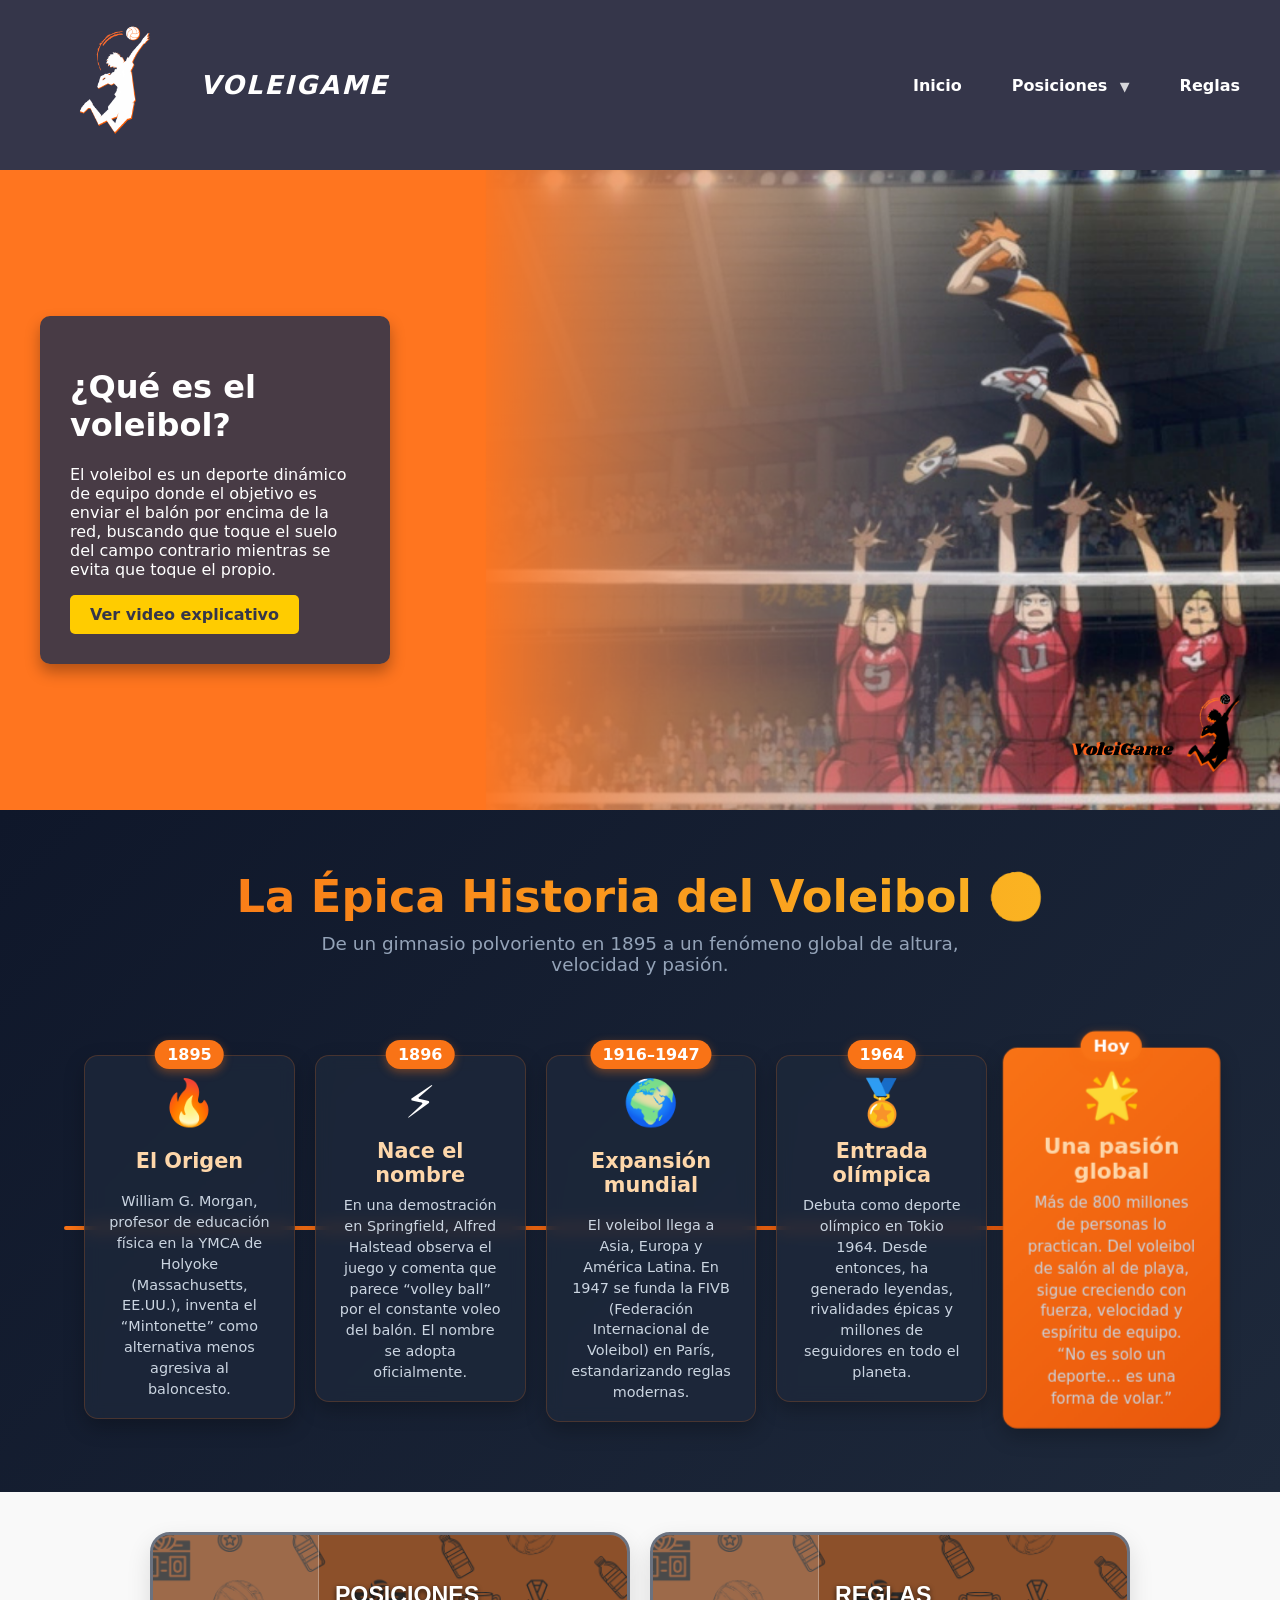
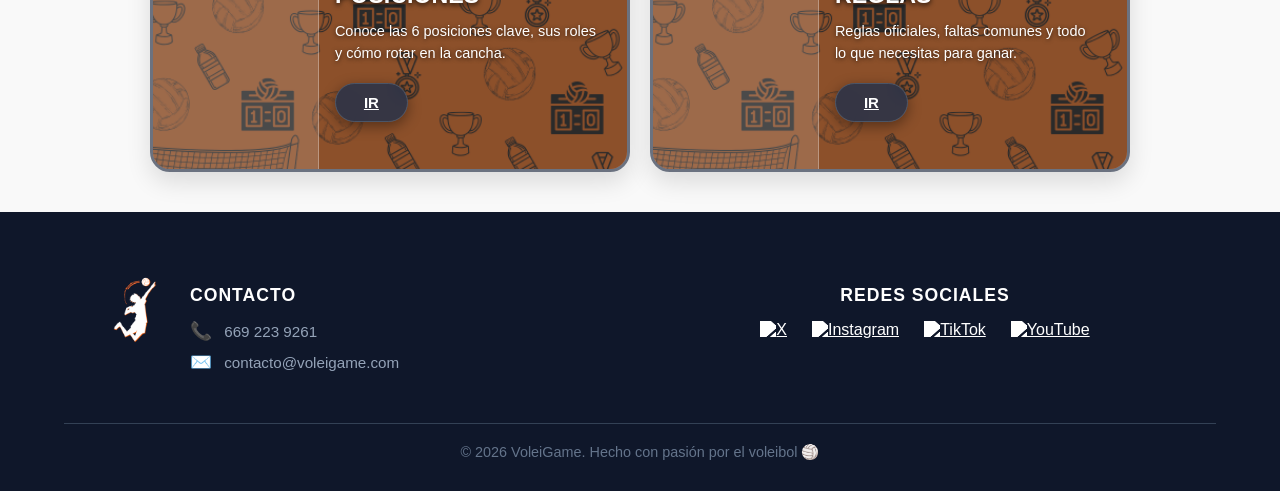
==== index.html @ b2b6c834 "Actualizar index.html" ====
<!DOCTYPE html>
<html lang="es">
<head>
    <meta charset="UTF-8">
    <meta name="viewport" content="width=device-width, initial-scale=1.0">
    <title>VoleiGame</title>
<!-- Favicon y íconos de la página -->
<link rel="icon" href="imagenes/favicons/favicon.ico" type="image/x-icon">

<!-- Versiones PNG para mejor compatibilidad en navegadores modernos -->
<link rel="icon" type="image/png" sizes="16x16" href="imagenes/favicons/favicon-16x16.png">
<link rel="icon" type="image/png" sizes="32x32" href="imagenes/favicons/favicon-32x32.png">

<!-- Para dispositivos Apple (iPhone/iPad - agregar a pantalla de inicio) -->
<link rel="apple-touch-icon" sizes="180x180" href="imagenes/favicons/apple-touch-icon.png">

<!-- Para Android/Chrome (alta resolución - agregar a pantalla de inicio) -->
<link rel="icon" type="image/png" sizes="192x192" href="imagenes/favicons/android-chrome-192x192.png">
<link rel="icon" type="image/png" sizes="512x512" href="imagenes/favicons/android-chrome-512x512.png">

<!-- Manifest para Progressive Web App (PWA) - mejora la experiencia en móviles -->
<link rel="manifest" href="imagenes/favicons/site.webmanifest">
    <link rel="stylesheet" href="estilo.css">
</head>
<body>

<div class="kyamo">
    <div class="left">
        <img src="imagenes/Logo.png" alt="Logo VoleiGame" class="logo">
        <h2 class="brand-name">VoleiGame</h2>
    </div>

    <ul class="main-menu">
        <li><a href="index.html">Inicio</a></li>
        
        <li class="has-submenu">
            <span class="parent-title">Posiciones</span>
            <ul class="submenu">
                <li><a href="Posiciones.html">Posiciones de jugadores</a></li>
                <li><a href="Ofensivas.html">Estrategias ofensivas</a></li>
                <li><a href="Defensivas.html">Estrategias defensivas</a></li>
            </ul>
        </li>
        
        <li><a href="Reglas.html">Reglas</a></li>
    </ul>
</div>

<div class="banner">
    <div class="banner-content">
        <h1>¿Qué es el voleibol?</h1>
        <p>El voleibol es un deporte dinámico de equipo donde el objetivo es enviar el balón por encima de la red, buscando que toque el suelo del campo contrario mientras se evita que toque el propio.</p>
        
        <a href="https://www.youtube.com/watch?v=tu-enlace" target="_blank" class="btn-video">
            Ver video explicativo
        </a>
    </div>
</div>
<!-- Sección Historia - Desktop puro HTML + CSS -->
<section class="historia-desktop">
  <div class="historia-wrapper">
    <div class="historia-header">
      <h2>La Épica Historia del Voleibol <span class="emoji">🏐</span></h2>
      <p>De un gimnasio polvoriento en 1895 a un fenómeno global de altura, velocidad y pasión.</p>
    </div>

    <div class="timeline-horizontal">
      <div class="timeline-line"></div>

      <div class="timeline-card left">
        <div class="card-year">1895</div>
        <div class="card-icon">🔥</div>
        <h3>El Origen</h3>
        <p>William G. Morgan, profesor de educación física en la YMCA de Holyoke (Massachusetts, EE.UU.), inventa el “Mintonette” como alternativa menos agresiva al baloncesto.</p>
      </div>

      <div class="timeline-card right">
        <div class="card-year">1896</div>
        <div class="card-icon">⚡</div>
        <h3>Nace el nombre</h3>
        <p>En una demostración en Springfield, Alfred Halstead observa el juego y comenta que parece “volley ball” por el constante voleo del balón. El nombre se adopta oficialmente.</p>
      </div>

      <div class="timeline-card left">
        <div class="card-year">1916–1947</div>
        <div class="card-icon">🌍</div>
        <h3>Expansión mundial</h3>
        <p>El voleibol llega a Asia, Europa y América Latina. En 1947 se funda la FIVB (Federación Internacional de Voleibol) en París, estandarizando reglas modernas.</p>
      </div>

      <div class="timeline-card right">
        <div class="card-year">1964</div>
        <div class="card-icon">🏅</div>
        <h3>Entrada olímpica</h3>
        <p>Debuta como deporte olímpico en Tokio 1964. Desde entonces, ha generado leyendas, rivalidades épicas y millones de seguidores en todo el planeta.</p>
      </div>

      <div class="timeline-card center finale">
        <div class="card-year">Hoy</div>
        <div class="card-icon">🌟</div>
        <h3>Una pasión global</h3>
        <p>Más de 800 millones de personas lo practican. Del voleibol de salón al de playa, sigue creciendo con fuerza, velocidad y espíritu de equipo.</p>
        <p class="quote">“No es solo un deporte… es una forma de volar.”</p>
      </div>
    </div>
  </div>
</section>

<section class="container">
  <div class="card">
    <div class="card-image bg-posiciones"></div>
    <div class="card-content">
      <h3>POSICIONES</h3>
      <p>Conoce las 6 posiciones clave, sus roles y cómo rotar en la cancha.</p>
      <a href="Posiciónes.html" class="btn-ir">IR</a>
    </div>
  </div>

  <div class="card">
    <div class="card-image bg-reglas"></div>
    <div class="card-content">
      <h3>REGLAS</h3>
      <p>Reglas oficiales, faltas comunes y todo lo que necesitas para ganar.</p>
      <a href="Reglas.html" class="btn-ir">IR</a>
    </div>
  </div>
</section>
<section>
<footer class="site-footer">
  <div class="footer-wrapper">
    <!-- Columna izquierda: Logo + Contacto -->
    <div class="footer-column left">
      <img src="imagenes/Logo.png" alt="VoleiGame" class="footer-logo">
      <div class="contact-info">
        <h4>CONTACTO</h4>
        <p><span class="icon">📞</span> 669 223 9261</p>
        <p><span class="icon">✉️</span> contacto@voleigame.com</p>
      </div>
    </div>

    <!-- Columna derecha: Redes Sociales -->
    <div class="footer-column right">
      <h4>REDES SOCIALES</h4>
      <div class="social-icons">
        <a href="https://x.com/JesusAn74769794" target="_blank">
          <img src="https://upload.wikimedia.org/wikipedia/commons/5/57/X_logo_2023_%28white%29.png" alt="X">
        </a>
        <a href="https://instagram.com/" target="_blank">
          <img src="https://upload.wikimedia.org/wikipedia/commons/a/a5/Instagram_icon.png" alt="Instagram">
        </a>
        <a href="https://tiktok.com/" target="_blank">
          <img src="https://upload.wikimedia.org/wikipedia/en/a/a9/TikTok_logo.svg" alt="TikTok">
        </a>
        <a href="https://youtube.com/" target="_blank">
          <img src="https://upload.wikimedia.org/wikipedia/commons/0/09/YouTube_full-color_icon_%282017%29.svg" alt="YouTube">
        </a>
      </div>
    </div>
  </div>

  <!-- Copyright al final -->
  <div class="footer-bottom">
    © 2026 VoleiGame. Hecho con pasión por el voleibol 🏐
  </div>
</footer>
---- estilo.css ----
/* ────────────────────────────────────────────────
   RESET / BASE
───────────────────────────────────────────────── */

* {
    box-sizing: border-box;
}

body {
    margin: 0;
    padding: 0;
    font-family: system-ui, -apple-system, sans-serif;
}

/* ────────────────────────────────────────────────
   HEADER / NAVBAR
───────────────────────────────────────────────── */

.kyamo {
    background-color: #35364a;
    width: 100%;
    display: flex;
    align-items: center;
    justify-content: space-between;
    padding: 10px 40px;
}

.left {
    display: flex;
    align-items: center;
    gap: 10px;
}

.logo {
    width: 150px;
    display: block;
}

.brand-name {
    color: white;
    font-size: 26px;
    font-weight: 800;
    margin: 0;
    letter-spacing: 2px;
    text-transform: uppercase;
    font-style: italic;
}

/* ── MENÚ PRINCIPAL ── */
.kyamo > ul {
    display: flex;
    list-style: none;
    gap: 50px;
    margin: 0;
    padding: 0;
    align-items: center;
}

.kyamo > ul > li {
    position: relative;
}

.kyamo > ul > li > a {
    color: white;
    text-decoration: none;
    font-weight: bold;
}

/* Título "Posiciones" (padre del submenú) */
.parent-title {
    color: white !important;
    font-weight: bold;
    cursor: pointer;
    padding: 10px 0;
    user-select: none;
    transition: color 0.2s ease;
}

.parent-title:hover,
.parent-title:focus {
    color: #ffcc00 !important;
}

.parent-title::after {
    content: " ▼";
    font-size: 0.8em;
    margin-left: 8px;
    opacity: 0.8;
}

/* ── SUBMENÚ ── */
.submenu {
    display: none;
    position: absolute;
    top: 100%;
    left: 0;
    background-color: #35364a;
    min-width: 220px;
    list-style: none;
    margin: 0;
    padding: 0;
    border-radius: 0 0 8px 8px;
    box-shadow: 0 8px 20px rgba(0,0,0,0.5);
    z-index: 10;
}

.submenu li {
    border-bottom: 1px solid rgba(255,255,255,0.12);
}

.submenu li:last-child {
    border-bottom: none;
}

.submenu a {
    display: block;
    padding: 12px 20px;
    color: white;
    text-decoration: none;
    transition: all 0.25s;
}

.submenu a:hover {
    background-color: #ffcc00;
    color: #35364a;
    padding-left: 28px;
}

.has-submenu:hover .submenu {
    display: block;
}

/* ────────────────────────────────────────────────
   BANNER
───────────────────────────────────────────────── */

.banner {
    background-image: url("imagenes/banner.png");
    background-size: cover;
    background-position: right center;
    background-repeat: no-repeat;
    aspect-ratio: 2 / 1;
    display: flex;
    align-items: center;
    justify-content: flex-start;
    padding-left: 40px;
}

.banner-content {
    background-color: rgba(53, 54, 74, 0.9);
    padding: 30px;
    width: 350px;
    border-radius: 10px;
    box-shadow: 0 8px 15px rgba(0,0,0,0.3);
    color: white;
}

/* Botón video */
.btn-video {
    display: inline-block;
    background-color: #ffcc00;
    color: #35364a;
    padding: 10px 20px;
    text-decoration: none;
    font-weight: bold;
    border-radius: 5px;
    transition: background 0.3s, transform 0.2s;
}

.btn-video:hover {
    background-color: #ffffff;
    color: #000;
    transform: translateY(-2px);
}

/* ────────────────────────────────────────────────
   CARDS (Posiciones / Reglas)
───────────────────────────────────────────────── */

.container {
    display: flex;
    gap: 20px;
    justify-content: center;
    padding: 40px;
    background-color: #f9f9f9;
    font-family: sans-serif;
}

.card {
    background-image: url("imagenes/fondo-cards1.png");
    background-size: cover;
    background-position: center;
    border-radius: 20px;
    overflow: hidden;
    box-shadow: 0 10px 25px rgba(0,0,0,0.12);
    max-width: 480px;
    width: 100%;
    height: 240px;
    display: flex;
    align-items: stretch;
    position: relative;
    border: 3px solid #6b7280;
}

.card:hover {
    transform: translateY(-8px);
    box-shadow: 0 20px 45px rgba(0,0,0,0.18);
}

.card::before {
    content: "";
    position: absolute;
    inset: 0;
    background: rgba(0, 0, 0, 0.45);
    z-index: 1;
}

.card-image {
    width: 35%;
    height: 100%;
    background-size: contain;
    background-position: center;
    background-repeat: no-repeat;
    position: relative;
    z-index: 2;
    display: flex;
    align-items: center;
    justify-content: center;
    padding: 15px;
    background-color: rgba(255, 255, 255, 0.15);
    border-right: 1px solid rgba(255, 255, 255, 0.3);
}

.bg-posiciones {
    background-image: url("imagenes/Po.png");
}

.bg-reglas {
    background-image: url("imagenes/Re.jpeg");
}

.card-content {
    width: 65%;
    padding: 24px 28px 24px 16px;
    position: relative;
    z-index: 2;
    display: flex;
    flex-direction: column;
    justify-content: center;
    color: white;
}

.card-content h3 {
    margin: 0 0 12px 0;
    font-size: 1.45rem;
    text-shadow: 0 2px 5px rgba(0,0,0,0.8);
}

.card-content p {
    font-size: 14.5px;
    margin: 0 0 18px 0;
    line-height: 1.5;
    text-shadow: 0 1px 4px rgba(0,0,0,0.7);
}

.btn-ir {
    background-color: #2d3447e6;
    backdrop-filter: blur(6px);
    color: white;
    padding: 10px 28px;
    border-radius: 999px;
    font-weight: 600;
    font-size: 15px;
    border: 1px solid #4a5568;
    box-shadow: 0 4px 14px rgba(0,0,0,0.4);
    transition: all 0.3s;
    width: fit-content;
}

.btn-ir:hover {
    background-color: #1f2937;
    transform: translateY(-3px);
}

/* ────────────────────────────────────────────────
   SECCIÓN HISTORIA (desktop)
───────────────────────────────────────────────── */

.historia-desktop {
    background: linear-gradient(135deg, #0f172a 0%, #1e293b 100%);
    color: white;
    padding: 60px 5% 50px;
    position: relative;
}

.historia-desktop::before {
    content: "";
    position: absolute;
    inset: 0;
    background: url("imagenes/siluetas-volei.png") center/cover no-repeat;
    opacity: 0.05;
}

.historia-wrapper {
    max-width: 1200px;
    margin: 0 auto;
}

.historia-header {
    text-align: center;
    margin-bottom: 40px;
}

.historia-header h2 {
    font-size: 2.8rem;
    font-weight: 900;
    margin: 0 0 10px;
    background: linear-gradient(90deg, #f97316, #fbbf24);
    -webkit-background-clip: text;
    -webkit-text-fill-color: transparent;
}

.historia-header p {
    font-size: 1.15rem;
    color: #94a3b8;
    max-width: 650px;
    margin: 0 auto;
}

.timeline-horizontal {
    display: flex;
    justify-content: space-between;
    align-items: flex-start;
    gap: 20px;
    position: relative;
    padding: 40px 0 20px;
}

.timeline-horizontal::before {
    content: "";
    position: absolute;
    top: 50%;
    left: 0;
    right: 0;
    height: 4px;
    background: linear-gradient(to right, #f97316, #ea580c);
    transform: translateY(-50%);
    z-index: 0;
    border-radius: 2px;
}

.timeline-card {
    flex: 1;
    background: rgba(30, 41, 59, 0.75);
    backdrop-filter: blur(8px);
    border-radius: 14px;
    padding: 20px 18px 18px;
    border: 1px solid rgba(249, 115, 22, 0.2);
    box-shadow: 0 8px 20px rgba(0,0,0,0.25);
    text-align: center;
    position: relative;
    transition: all 0.3s ease;
    max-width: 240px;
    display: flex;
    flex-direction: column;
    align-items: center;
    justify-content: center;
}

.timeline-card:hover {
    transform: translateY(-8px);
    box-shadow: 0 15px 35px rgba(249, 115, 22, 0.18);
}

.card-icon {
    font-size: 2.8rem;
    margin-bottom: 10px;
    text-align: center;
}

.timeline-card h3 {
    font-size: 1.3rem;
    margin: 0 0 8px 0;
    color: #fed7aa;
    text-align: center;
    width: 100%;
}

.timeline-card p {
    font-size: 0.9rem;
    line-height: 1.45;
    color: #cbd5e1;
    margin: 0;
    text-align: center;
    width: 100%;
    padding: 0 4px;
    box-sizing: border-box;
}

.card-year {
    position: absolute;
    top: -16px;
    left: 50%;
    transform: translateX(-50%);
    background: #f97316;
    color: white;
    padding: 5px 12px;
    border-radius: 20px;
    font-size: 1rem;
    font-weight: bold;
    box-shadow: 0 3px 10px rgba(249, 115, 22, 0.4);
    white-space: nowrap;
}

.finale {
    background: linear-gradient(135deg, #f97316, #ea580c);
    border: none;
    transform: scale(1.04);
    max-width: 260px;
}

/* ────────────────────────────────────────────────
   FOOTER
───────────────────────────────────────────────── */

.site-footer {
    background: #0f172a;
    color: #94a3b8;
    padding: 50px 5% 30px;
    font-family: sans-serif;
}

.footer-wrapper {
    max-width: 1100px;
    margin: 0 auto;
    display: flex;
    justify-content: space-between;
    flex-wrap: wrap;
    gap: 40px;
}

.footer-column {
    flex: 1;
    min-width: 250px;
}

.left {
    text-align: left;
}

.right {
    text-align: center;
}

.footer-logo {
    width: 90px;
    height: auto;
    margin-bottom: 20px;
}

h4 {
    color: white;
    font-size: 1.1rem;
    margin-bottom: 15px;
    letter-spacing: 1px;
}

.contact-info p {
    margin: 10px 0;
    font-size: 0.95rem;
}

.contact-info a {
    color: #94a3b8;
    text-decoration: none;
}

.contact-info a:hover {
    color: #f97316;
}

.icon {
    margin-right: 8px;
    font-size: 1.1rem;
}

.social-icons {
    display: flex;
    justify-content: center;
    gap: 25px;
    margin-top: 10px;
}

.social-icons img {
    width: 32px;
    height: 32px;
    filter: brightness(0) invert(1);
    transition: transform 0.3s;
}

.social-icons img:hover {
    transform: scale(1.15);
}

.footer-bottom {
    text-align: center;
    margin-top: 40px;
    padding-top: 20px;
    border-top: 1px solid #334155;
    font-size: 0.9rem;
    color: #64748b;
}

/* ────────────────────────────────────────────────
   RESPONSIVE
───────────────────────────────────────────────── */

@media (max-width: 768px) {
    /* Header / Navbar */
    .kyamo {
        flex-direction: column;
        padding: 15px 20px;
        gap: 15px;
    }

    .kyamo > ul {
        flex-direction: column;
        gap: 0;
        width: 100%;
        text-align: center;
    }

    .parent-title {
        display: block;
        width: 100%;
        padding: 18px 0;
        font-size: 1.15em;
        border-bottom: 1px solid rgba(255,255,255,0.1);
    }

    .submenu {
        position: static;
        width: 100%;
        box-shadow: none;
        border-radius: 0;
        background-color: #2c2d3f;
        padding: 0 0 12px 0;
    }

    .has-submenu .submenu {
        display: none;
    }

    .has-submenu:focus-within .submenu,
    .has-submenu:active .submenu {
        display: block !important;
    }

    .submenu a {
        padding: 18px 40px;
        font-size: 1.05em;
    }

    /* Footer */
    .footer-wrapper {
        flex-direction: column;
        text-align: center;
    }
}

@media (min-width: 1400px) {
    .timeline-horizontal {
        gap: 30px;
    }
    .timeline-card {
        max-width: 280px;
    }
}
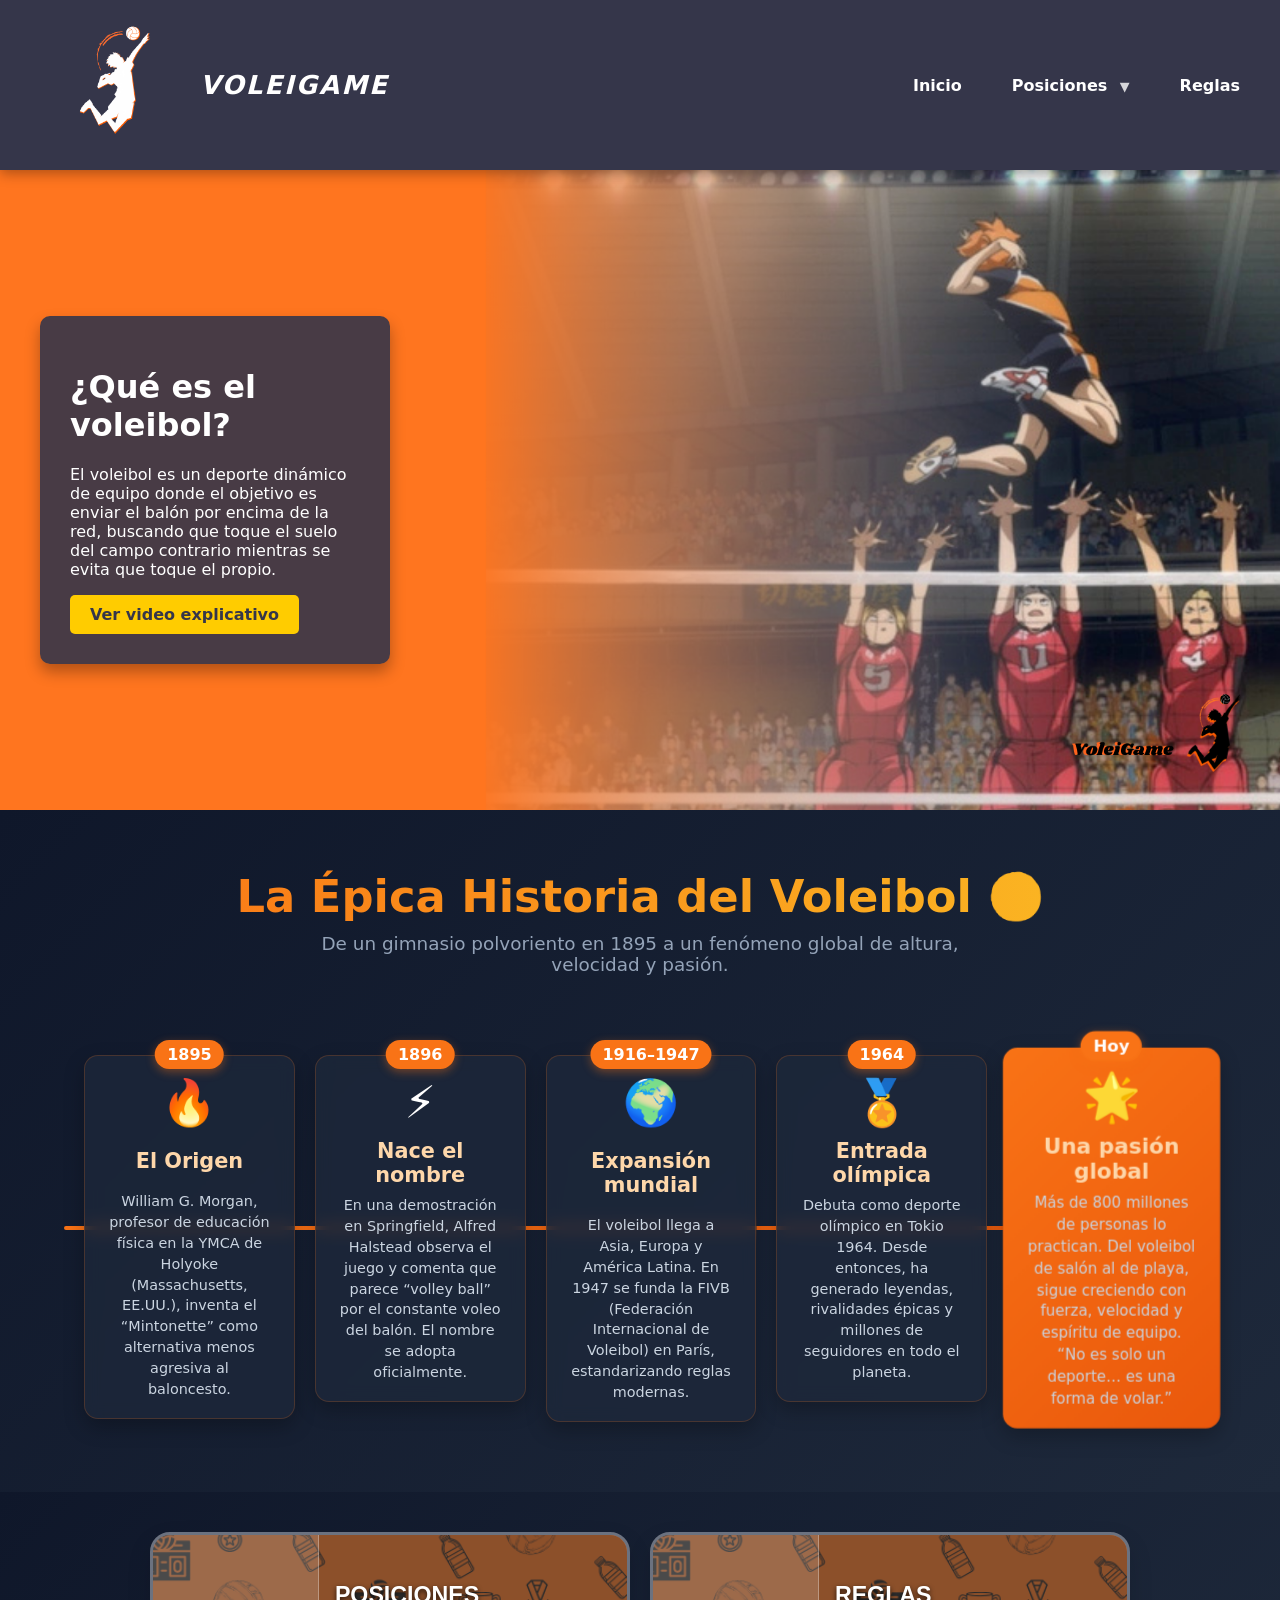
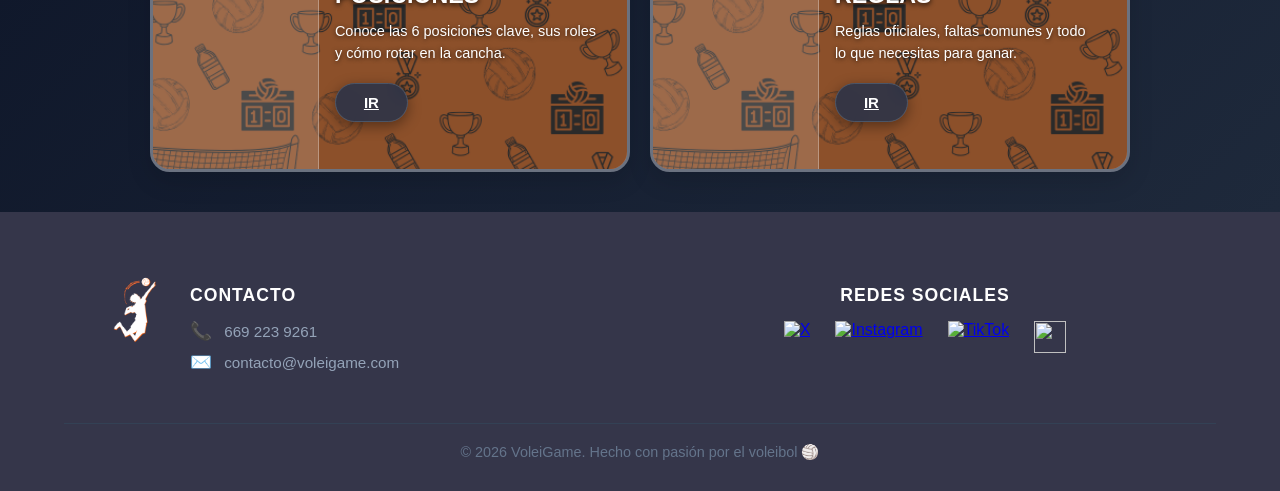
==== commit 159bfd96: "Actualizar index.html" ====
--- a/index.html
+++ b/index.html
@@ -4,22 +4,22 @@
     <meta charset="UTF-8">
     <meta name="viewport" content="width=device-width, initial-scale=1.0">
     <title>VoleiGame</title>
-<!-- Favicon y íconos de la página -->
-<link rel="icon" href="imagenes/favicons/favicon.ico" type="image/x-icon">
+    <!-- Favicon y íconos de la página -->
+    <link rel="icon" href="imagenes/favicons/favicon.ico" type="image/x-icon">
 
-<!-- Versiones PNG para mejor compatibilidad en navegadores modernos -->
-<link rel="icon" type="image/png" sizes="16x16" href="imagenes/favicons/favicon-16x16.png">
-<link rel="icon" type="image/png" sizes="32x32" href="imagenes/favicons/favicon-32x32.png">
+    <!-- Versiones PNG para mejor compatibilidad en navegadores modernos -->
+    <link rel="icon" type="image/png" sizes="16x16" href="imagenes/favicons/favicon-16x16.png">
+    <link rel="icon" type="image/png" sizes="32x32" href="imagenes/favicons/favicon-32x32.png">
 
-<!-- Para dispositivos Apple (iPhone/iPad - agregar a pantalla de inicio) -->
-<link rel="apple-touch-icon" sizes="180x180" href="imagenes/favicons/apple-touch-icon.png">
+    <!-- Para dispositivos Apple (iPhone/iPad - agregar a pantalla de inicio) -->
+    <link rel="apple-touch-icon" sizes="180x180" href="imagenes/favicons/apple-touch-icon.png">
 
-<!-- Para Android/Chrome (alta resolución - agregar a pantalla de inicio) -->
-<link rel="icon" type="image/png" sizes="192x192" href="imagenes/favicons/android-chrome-192x192.png">
-<link rel="icon" type="image/png" sizes="512x512" href="imagenes/favicons/android-chrome-512x512.png">
+    <!-- Para Android/Chrome (alta resolución - agregar a pantalla de inicio) -->
+    <link rel="icon" type="image/png" sizes="192x192" href="imagenes/favicons/android-chrome-192x192.png">
+    <link rel="icon" type="image/png" sizes="512x512" href="imagenes/favicons/android-chrome-512x512.png">
 
-<!-- Manifest para Progressive Web App (PWA) - mejora la experiencia en móviles -->
-<link rel="manifest" href="imagenes/favicons/site.webmanifest">
+    <!-- Manifest para Progressive Web App (PWA) - mejora la experiencia en móviles -->
+    <link rel="manifest" href="imagenes/favicons/site.webmanifest">
     <link rel="stylesheet" href="estilo.css">
 </head>
 <body>
@@ -56,6 +56,7 @@
         </a>
     </div>
 </div>
+
 <!-- Sección Historia - Desktop puro HTML + CSS -->
 <section class="historia-desktop">
   <div class="historia-wrapper">
@@ -125,41 +126,46 @@
     </div>
   </div>
 </section>
+
 <section>
-<footer class="site-footer">
-  <div class="footer-wrapper">
-    <!-- Columna izquierda: Logo + Contacto -->
-    <div class="footer-column left">
-      <img src="imagenes/Logo.png" alt="VoleiGame" class="footer-logo">
-      <div class="contact-info">
-        <h4>CONTACTO</h4>
-        <p><span class="icon">📞</span> 669 223 9261</p>
-        <p><span class="icon">✉️</span> contacto@voleigame.com</p>
+  <footer class="site-footer">
+    <div class="footer-wrapper">
+      <!-- Columna izquierda: Logo + Contacto -->
+      <div class="footer-column left">
+        <img src="imagenes/Logo.png" alt="VoleiGame" class="footer-logo">
+        <div class="contact-info">
+          <h4>CONTACTO</h4>
+          <p><span class="icon">📞</span> 669 223 9261</p>
+          <p><span class="icon">✉️</span> contacto@voleigame.com</p>
+        </div>
+      </div>
+
+      <!-- Columna derecha: Redes Sociales -->
+      <div class="footer-column right">
+        <h4>REDES SOCIALES</h4>
+        <div class="social-icons">
+          <a href="https://x.com"_blank">
+            <img src="imagenes/social/X-Twitter.png" alt="X">
+          </a>
+          <a href="https://instagram.com/" target="_blank">
+            <img src="imagenes/social/Instagram" alt="Instagram">
+          </a>
+          <a href="https://tiktok.com/" target="_blank">
+            <img src="imagenes/social/TikTok" alt="TikTok">
+          </a>
+          <a href="https://youtube.com/" target="_blank">
+            <img src="imagenes/social/YouTube">
+          </a>
+        </div>
       </div>
     </div>
 
-    <!-- Columna derecha: Redes Sociales -->
-    <div class="footer-column right">
-      <h4>REDES SOCIALES</h4>
-      <div class="social-icons">
-        <a href="https://x.com/JesusAn74769794" target="_blank">
-          <img src="https://upload.wikimedia.org/wikipedia/commons/5/57/X_logo_2023_%28white%29.png" alt="X">
-        </a>
-        <a href="https://instagram.com/" target="_blank">
-          <img src="https://upload.wikimedia.org/wikipedia/commons/a/a5/Instagram_icon.png" alt="Instagram">
-        </a>
-        <a href="https://tiktok.com/" target="_blank">
-          <img src="https://upload.wikimedia.org/wikipedia/en/a/a9/TikTok_logo.svg" alt="TikTok">
-        </a>
-        <a href="https://youtube.com/" target="_blank">
-          <img src="https://upload.wikimedia.org/wikipedia/commons/0/09/YouTube_full-color_icon_%282017%29.svg" alt="YouTube">
-        </a>
-      </div>
+    <!-- Copyright al final -->
+    <div class="footer-bottom">
+      © 2026 VoleiGame. Hecho con pasión por el voleibol 🏐
     </div>
-  </div>
+  </footer>
+</section>
 
-  <!-- Copyright al final -->
-  <div class="footer-bottom">
-    © 2026 VoleiGame. Hecho con pasión por el voleibol 🏐
-  </div>
-</footer>+</body>
+</html>
--- a/estilo.css
+++ b/estilo.css
@@ -23,6 +23,11 @@
     align-items: center;
     justify-content: space-between;
     padding: 10px 40px;
+
+    position: sticky;     /* o -webkit-sticky si quieres máxima compatibilidad en iOS antiguos */
+    top: 0;             
+    z-index: 1000;       
+    box-shadow: 0 4px 12px rgba(0, 0, 0, 0.3);
 }
 
 .left {
@@ -182,7 +187,7 @@
     gap: 20px;
     justify-content: center;
     padding: 40px;
-    background-color: #f9f9f9;
+    background: linear-gradient(135deg, #0f172a 0%, #1e293b 100%);
     font-family: sans-serif;
 }
 
@@ -424,7 +429,7 @@
 ───────────────────────────────────────────────── */
 
 .site-footer {
-    background: #0f172a;
+    background: #35364a;
     color: #94a3b8;
     padding: 50px 5% 30px;
     font-family: sans-serif;
@@ -494,7 +499,6 @@
 .social-icons img {
     width: 32px;
     height: 32px;
-    filter: brightness(0) invert(1);
     transition: transform 0.3s;
 }
 
@@ -575,4 +579,4 @@
     .timeline-card {
         max-width: 280px;
     }
-}+}
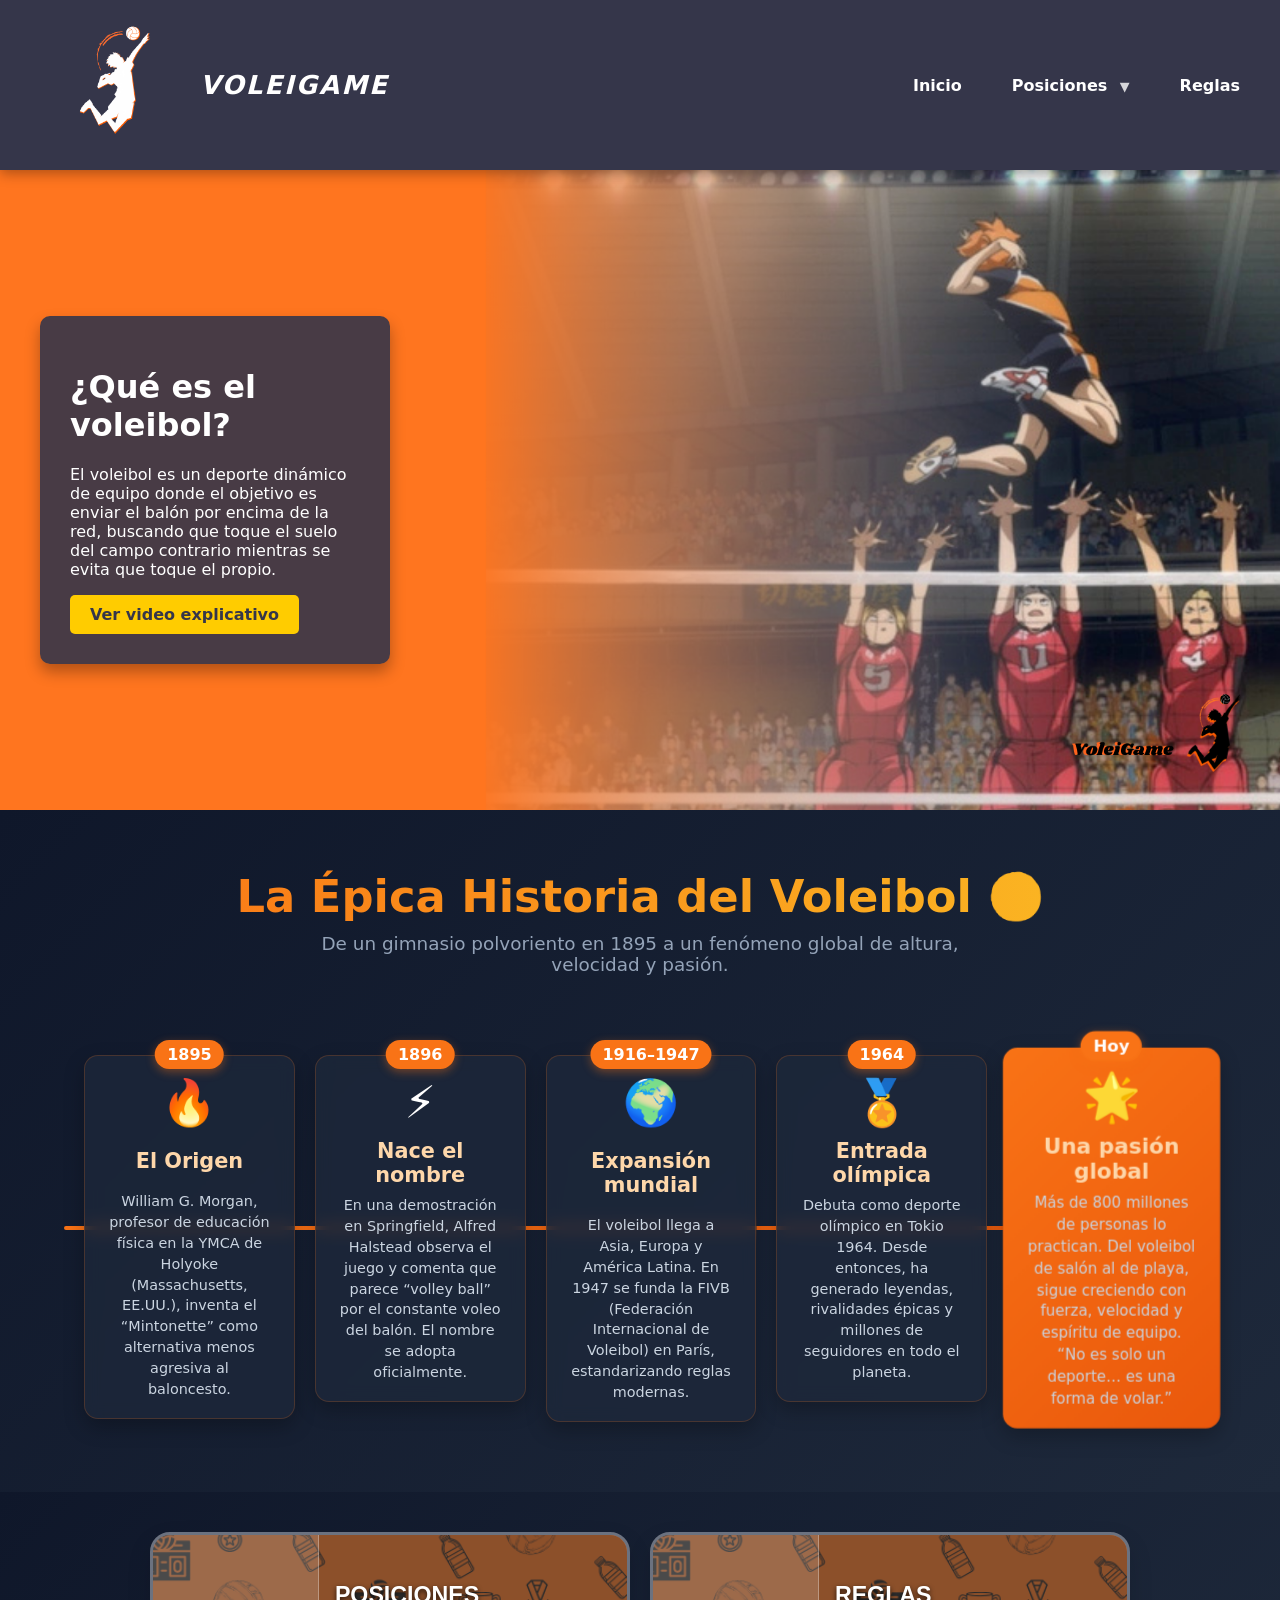
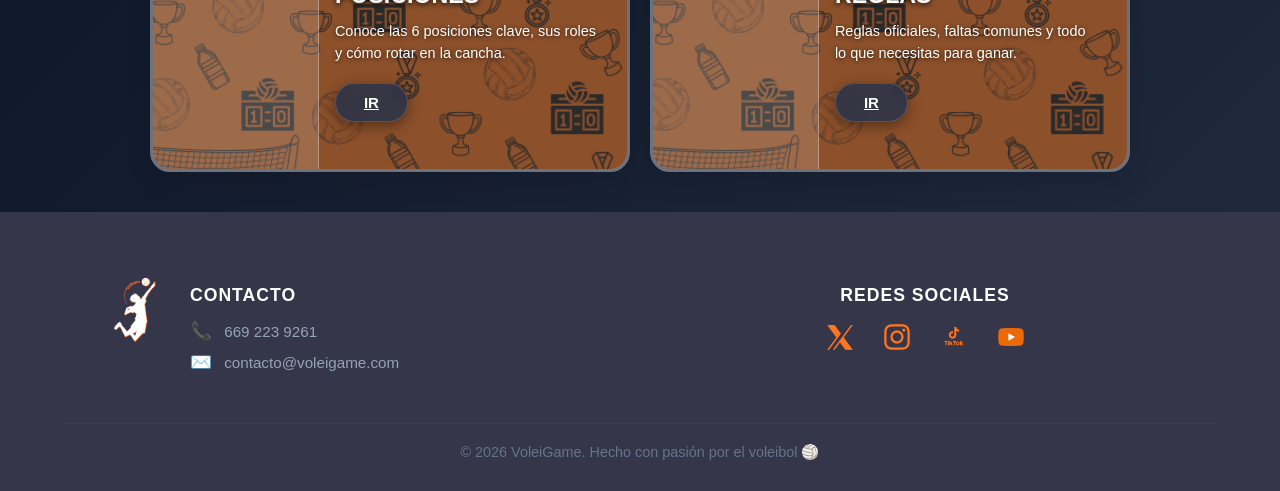
==== commit 328870df: "Actualizar index.html" ====
--- a/index.html
+++ b/index.html
@@ -148,13 +148,13 @@
             <img src="imagenes/social/X-Twitter.png" alt="X">
           </a>
           <a href="https://instagram.com/" target="_blank">
-            <img src="imagenes/social/Instagram" alt="Instagram">
+            <img src="imagenes/social/Instagram.png" alt="Instagram">
           </a>
           <a href="https://tiktok.com/" target="_blank">
-            <img src="imagenes/social/TikTok" alt="TikTok">
+            <img src="imagenes/social/TikTok.png" alt="TikTok">
           </a>
           <a href="https://youtube.com/" target="_blank">
-            <img src="imagenes/social/YouTube">
+            <img src="imagenes/social/YouTube.png">
           </a>
         </div>
       </div>
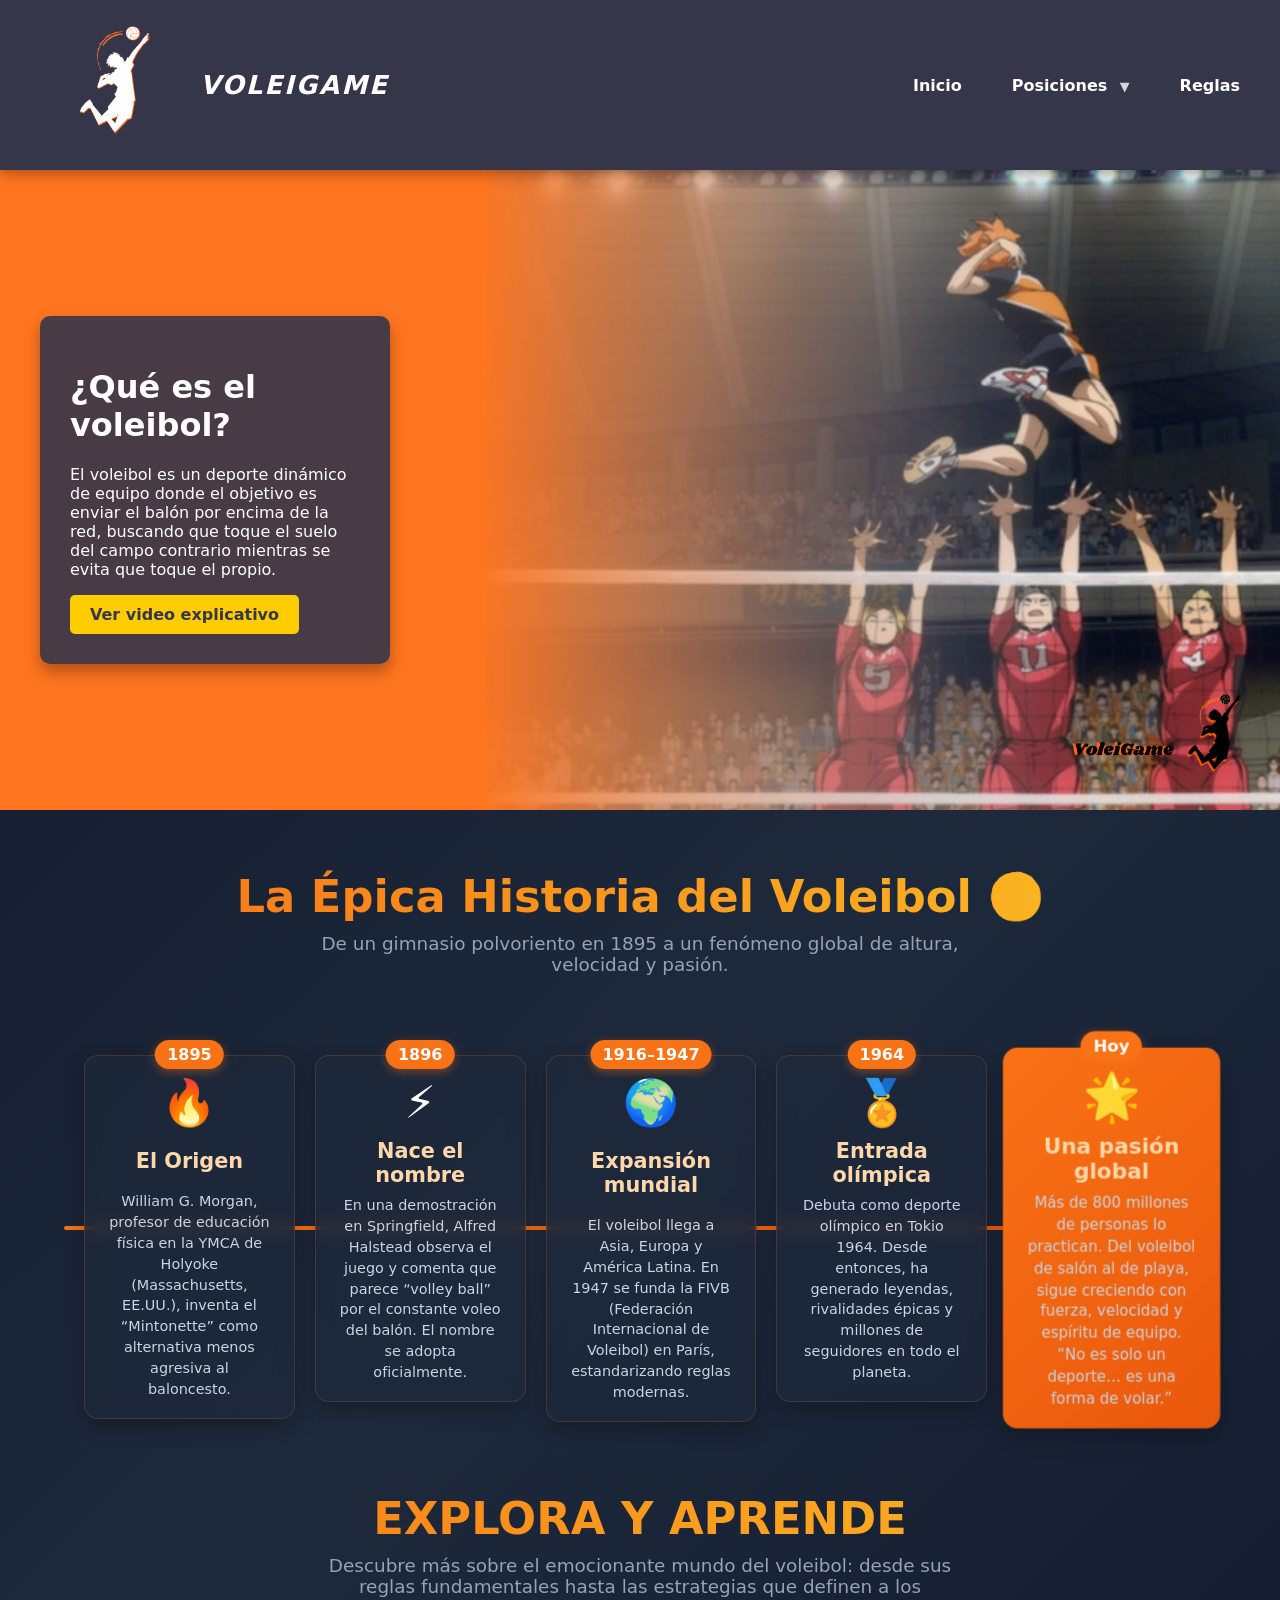
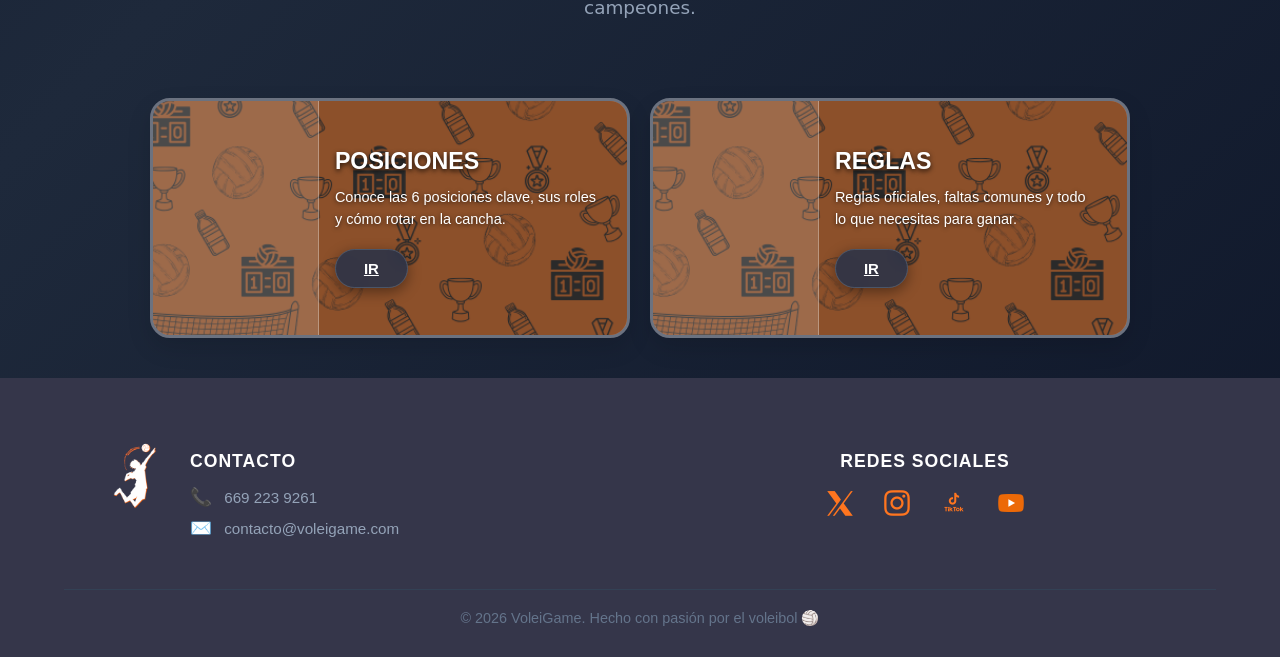
==== commit 14a437ed: "Actualizar index.html" ====
--- a/index.html
+++ b/index.html
@@ -106,7 +106,10 @@
     </div>
   </div>
 </section>
-
+<div class="historia-header">
+    <h2>EXPLORA Y APRENDE</h2>
+    <p>Descubre más sobre el emocionante mundo del voleibol: desde sus reglas fundamentales hasta las estrategias que definen a los campeones.</p>
+</div>
 <section class="container">
   <div class="card">
     <div class="card-image bg-posiciones"></div>
--- a/estilo.css
+++ b/estilo.css
@@ -10,8 +10,9 @@
     margin: 0;
     padding: 0;
     font-family: system-ui, -apple-system, sans-serif;
-}
-
+    background: linear-gradient(135deg, #0f172a 0%, #1e293b 50%, #0f172a 100%);
+    color: quite;
+}
 /* ────────────────────────────────────────────────
    HEADER / NAVBAR
 ───────────────────────────────────────────────── */
@@ -187,7 +188,6 @@
     gap: 20px;
     justify-content: center;
     padding: 40px;
-    background: linear-gradient(135deg, #0f172a 0%, #1e293b 100%);
     font-family: sans-serif;
 }
 
@@ -292,7 +292,6 @@
 ───────────────────────────────────────────────── */
 
 .historia-desktop {
-    background: linear-gradient(135deg, #0f172a 0%, #1e293b 100%);
     color: white;
     padding: 60px 5% 50px;
     position: relative;
@@ -424,6 +423,101 @@
     max-width: 260px;
 }
 
+
+/* ────────────────────────────────────────────────
+   APARTADO ESPECÍFICO PARA REGLAS (VoleiGame)
+───────────────────────────────────────────────── */
+
+/* Contenedor principal de la sección de reglas */
+.rules-section {
+    background: linear-gradient(135deg, #0f172a 0%, #1e293b 100%);
+    padding: 60px 5%;
+    min-height: 80vh;
+}
+
+/* Título y subtítulo */
+.rules-header {
+    text-align: center;
+    margin-bottom: 50px;
+}
+
+.rules-header h2 {
+    font-size: 3rem;
+    font-weight: 900;
+    margin: 0;
+    background: linear-gradient(90deg, #f97316, #fbbf24);
+    -webkit-background-clip: text;
+    -webkit-text-fill-color: transparent;
+    text-transform: uppercase;
+}
+
+/* Grid de tarjetas de reglas */
+.rules-grid {
+    display: grid;
+    grid-template-columns: repeat(auto-fit, minmax(300px, 1fr));
+    gap: 25px;
+    max-width: 1200px;
+    margin: 0 auto;
+}
+
+/* Estilo de cada tarjeta de regla */
+.rule-item {
+    background: rgba(255, 255, 255, 0.05);
+    backdrop-filter: blur(10px);
+    border: 1px solid rgba(255, 255, 255, 0.1);
+    border-radius: 15px;
+    padding: 30px;
+    position: relative;
+    transition: all 0.3s ease;
+    display: flex;
+    flex-direction: column;
+    overflow: hidden;
+}
+
+.rule-item:hover {
+    transform: translateY(-10px);
+    background: rgba(255, 255, 255, 0.08);
+    border-color: #f97316;
+}
+
+/* Número de la regla (arriba a la derecha) */
+.rule-number {
+    position: absolute;
+    top: -10px;
+    right: 10px;
+    font-size: 4rem;
+    font-weight: 900;
+    color: rgba(249, 115, 22, 0.1);
+    z-index: 0;
+}
+
+.rule-item h3 {
+    color: #fbbf24;
+    font-size: 1.4rem;
+    margin: 0 0 15px 0;
+    position: relative;
+    z-index: 1;
+}
+
+.rule-item p {
+    color: #cbd5e1;
+    font-size: 0.95rem;
+    line-height: 1.6;
+    margin: 0;
+    position: relative;
+    z-index: 1;
+}
+
+/* Estilos para las tarjetas de sanciones (Tarjetas de árbitro) */
+.rule-item.penalty {
+    border-left: 5px solid #f97316;
+}
+
+.rule-item.yellow-card { border-left-color: #fbbf24; }
+.rule-item.red-card { border-left-color: #ef4444; }
+.rule-item.expulsion { background: linear-gradient(135deg, rgba(249, 115, 22, 0.2), rgba(234, 88, 12, 0.2)); }
+
+
 /* ────────────────────────────────────────────────
    FOOTER
 ───────────────────────────────────────────────── */
